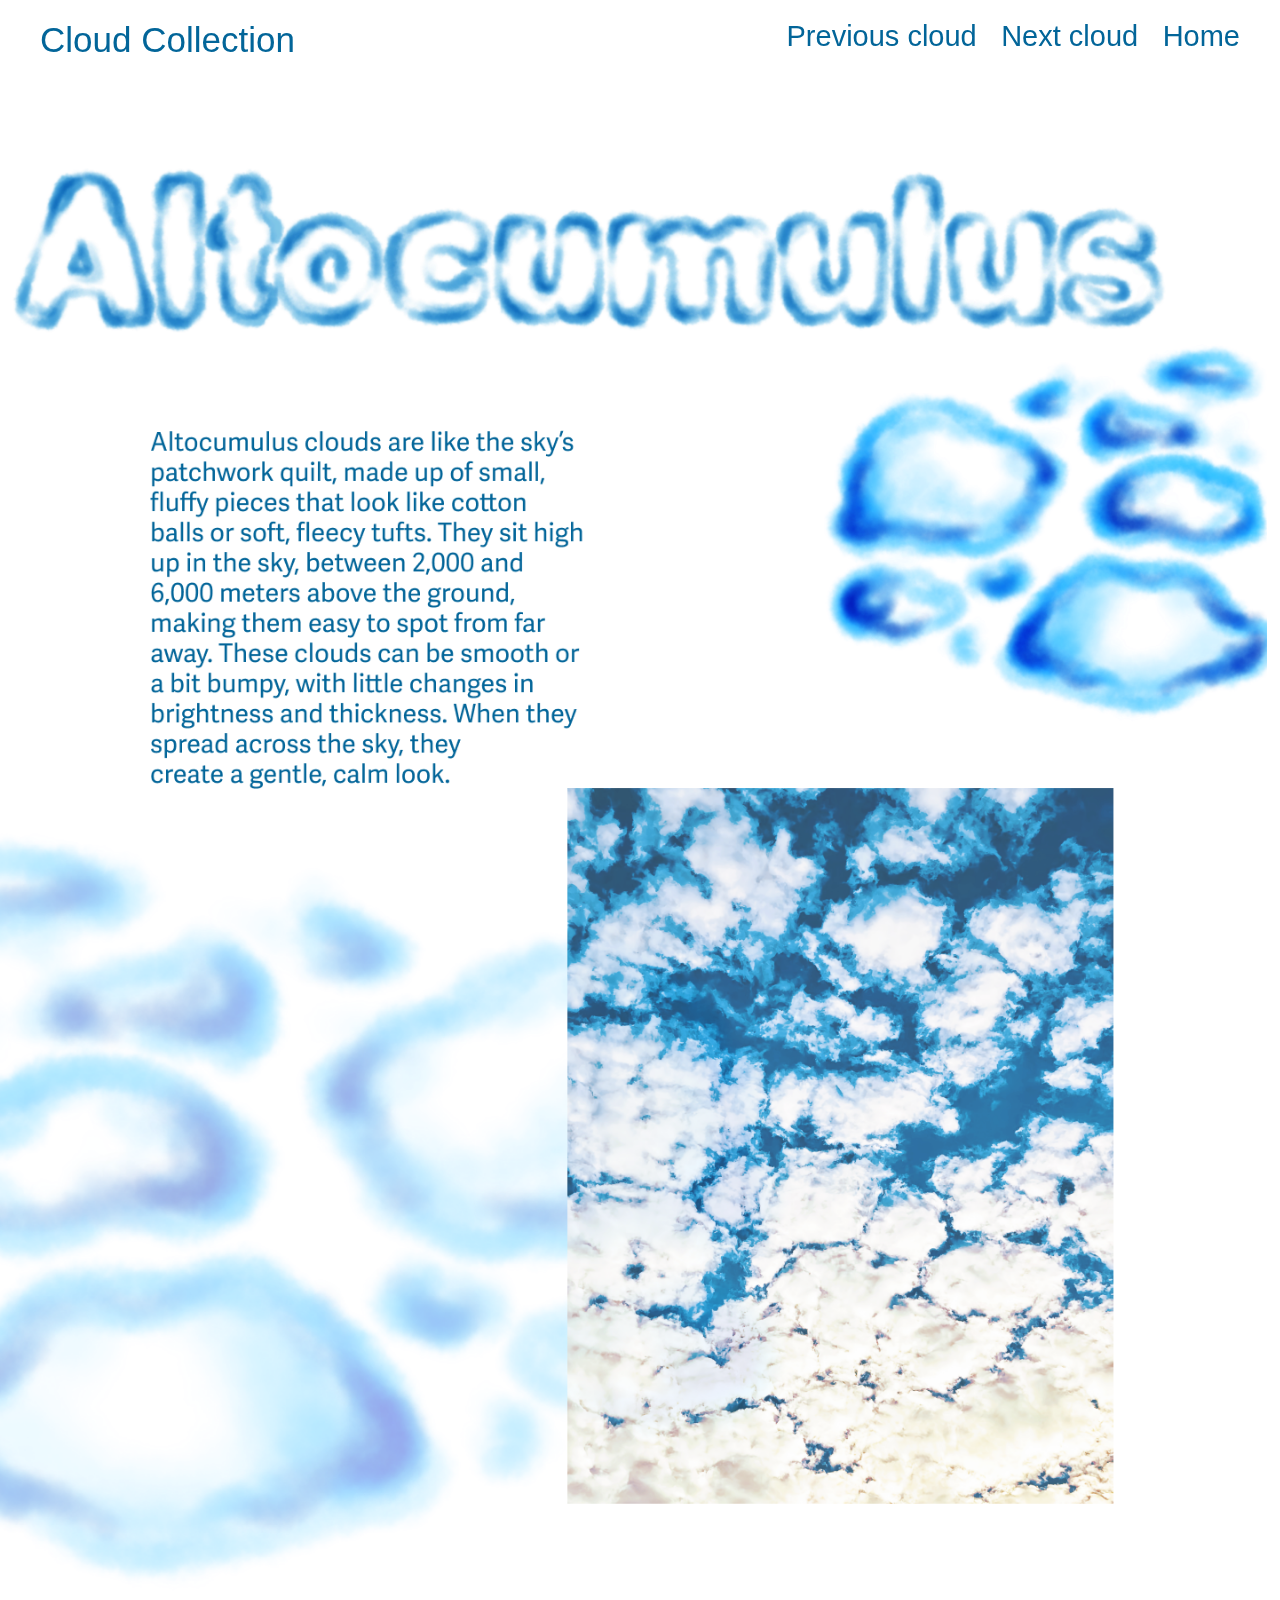
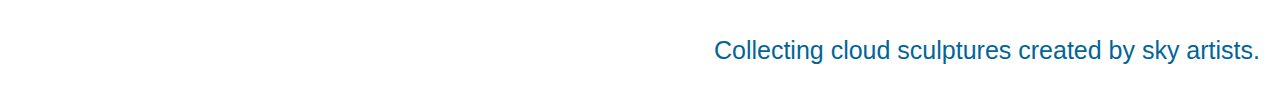
==== altocu.html @ 2f334d22 "10.5" ====
<!DOCTYPE html>
<html lang="en">
<head>
    <meta charset="UTF-8">
    <meta name="viewport" content="width=device-width, initial-scale=1.0">
    <title>Altocumulus</title>
    <style>
        body {
            font-family: Arial, sans-serif;
            margin: 0;
            padding: 0;
            background-color: #ffffff; /* 白色背景 */;
            height: 100%;
            overflow-y: auto;
        }

        /* Header styles */
        .header {
            display: flex;
            justify-content: space-between;
            padding: 20px;
            position: sticky;
            top: 0;
            z-index: 10;
        }

        .cloud-collection {
            font-size: 35px;
            color: #026599;
            margin-left: 20px;
        }

        .nav {
            margin-right: 20px;
        }

        .nav a {
            text-decoration: none;
            color: #026599;
            font-size: 29px;
            margin-left: 20px;
        }

        /* Fullscreen image container */
        .background-image-container {
            width: 99vw;
            height: 120vw; /* 高度占满视口 */
            background-image: url('altocu.png'); /* 替换为实际大图片路径 */
            background-size: cover; /* 图片覆盖整个容器 */
            background-repeat: no-repeat;
            background-position: center; /* 图片居中 */
            animation: fadeInOut 8s infinite;
        }

        /* Footer styles */
        .footer {
            text-align: right;
            padding: 20px;
            font-size: 25px;
            color: #026599;
        }

        /* Fade-in and fade-out animation */
        @keyframes fadeInOut {
            0%, 100% {
                opacity: 0;
            }
            20%, 80% {
                opacity: 1;
            }
        }

        /* Allow page to scroll */
        html, body {
            height: 100%;
        }
    </style>
</head>
<body>
    <!-- Header with Cloud Collection and Navigation -->
    <div class="header">
        <div class="cloud-collection">Cloud Collection</div>
        <div class="nav">
            <a href="cirrocu.html">Previous cloud</a>
            <a href="altostra.html">Next cloud</a>
            <a href="index.html">Home</a>
        </div>
    </div>

    <!-- Fullscreen background image -->
    <div class="background-image-container"></div>

    <!-- Footer -->
    <div class="footer">
        Collecting cloud sculptures created by sky artists.
    </div>
</body>
</html>
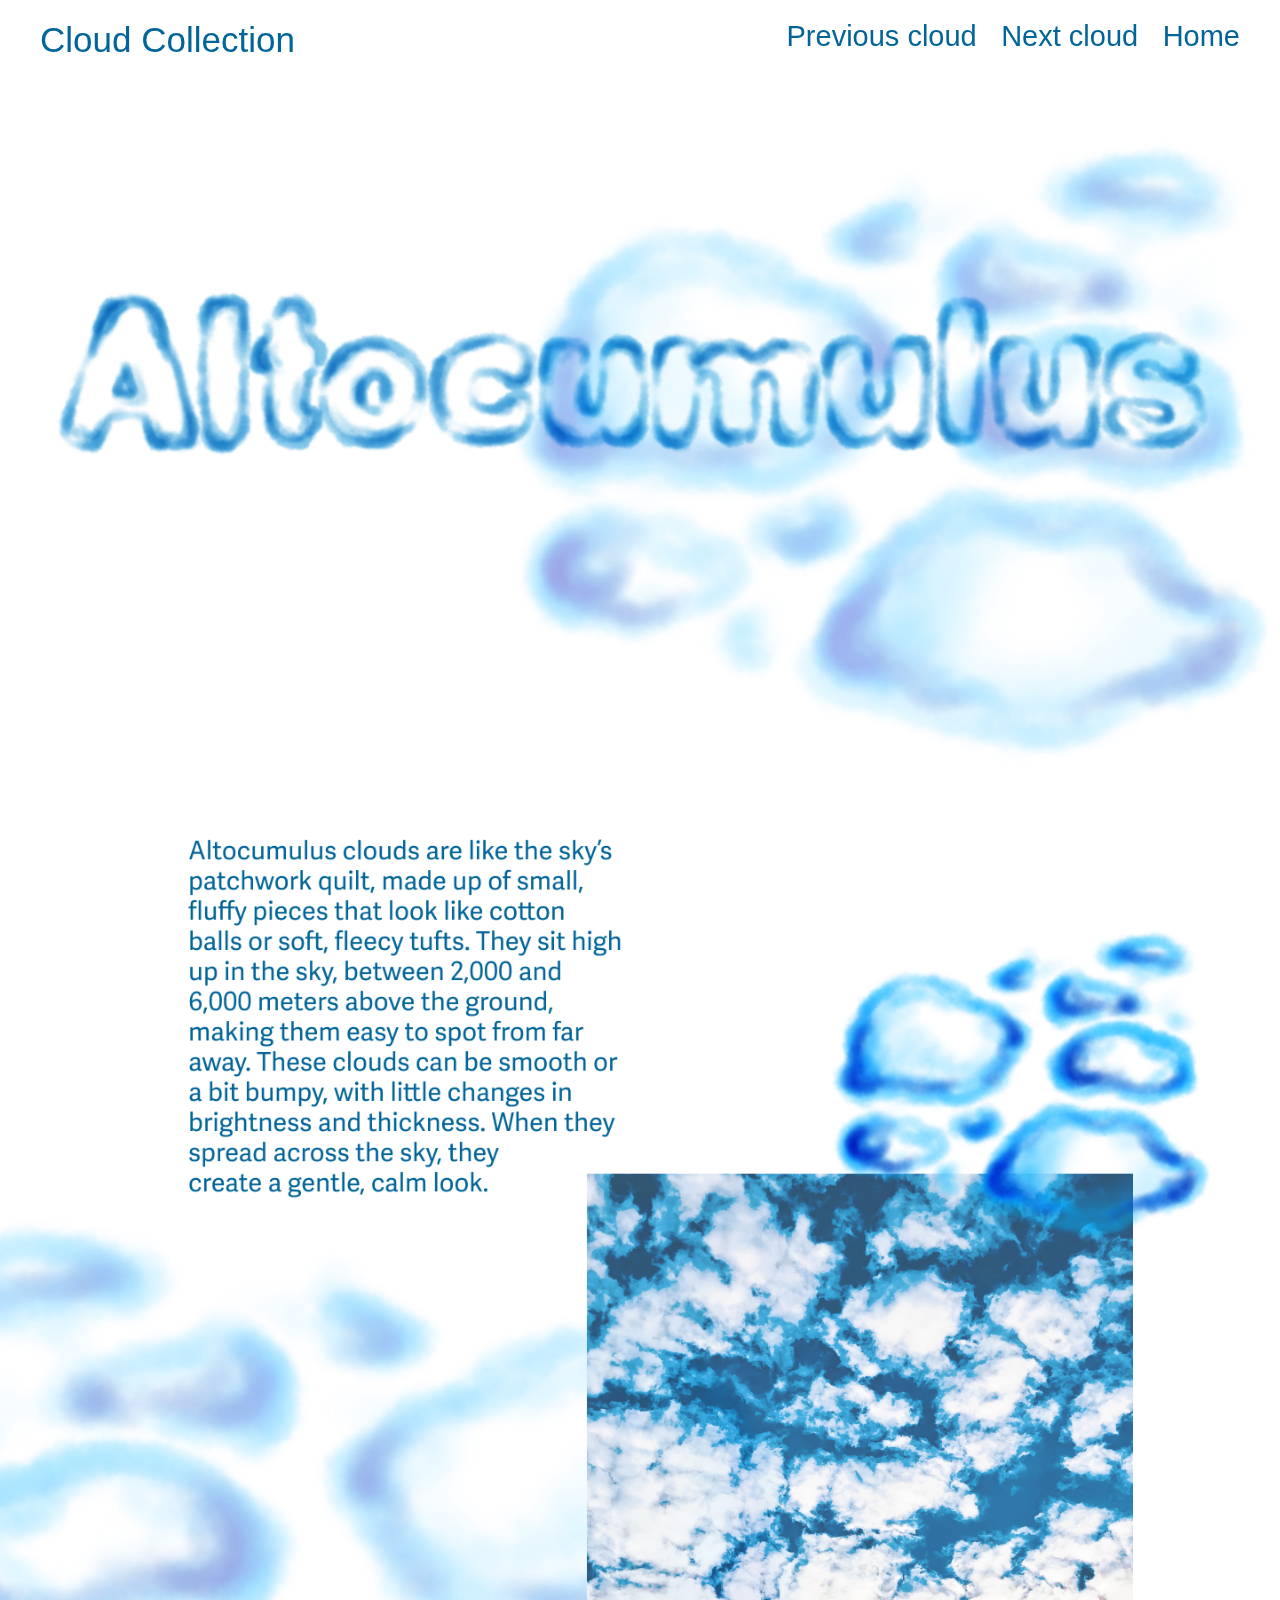
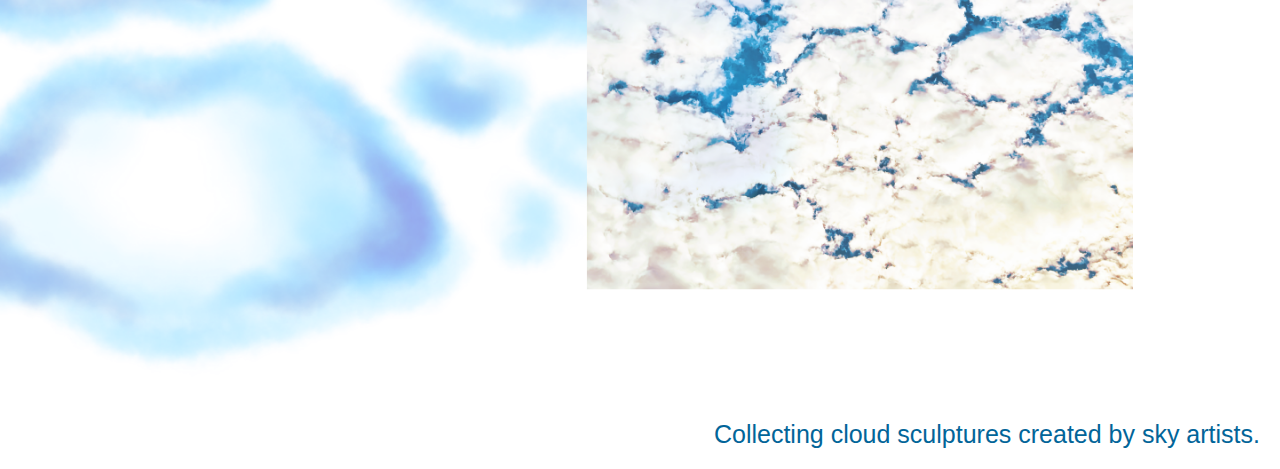
==== commit 08213240: "10.14" ====
--- a/altocu.html
+++ b/altocu.html
@@ -44,7 +44,7 @@
         /* Fullscreen image container */
         .background-image-container {
             width: 99vw;
-            height: 120vw; /* 高度占满视口 */
+            height: 150vw; /* 高度占满视口 */
             background-image: url('altocu.png'); /* 替换为实际大图片路径 */
             background-size: cover; /* 图片覆盖整个容器 */
             background-repeat: no-repeat;
@@ -63,7 +63,7 @@
         /* Fade-in and fade-out animation */
         @keyframes fadeInOut {
             0%, 100% {
-                opacity: 0;
+                opacity: 0.3;
             }
             20%, 80% {
                 opacity: 1;
